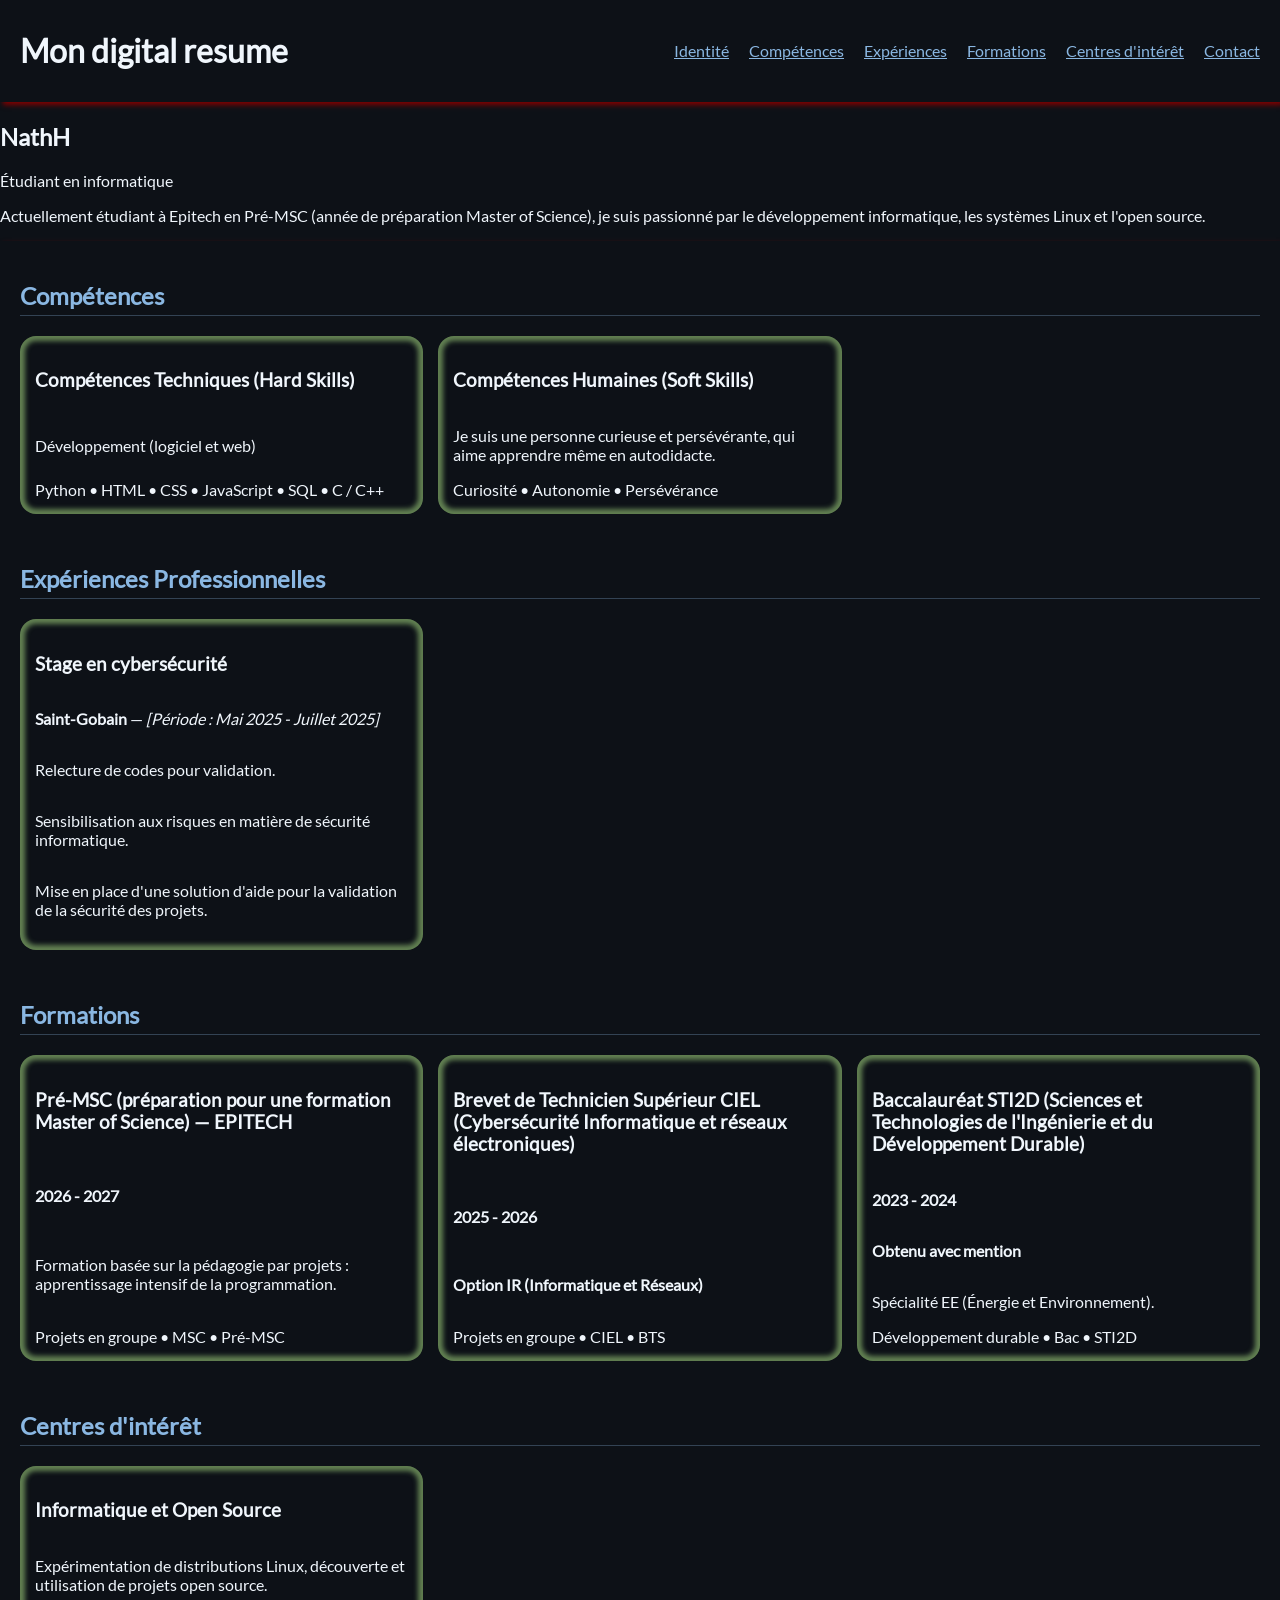
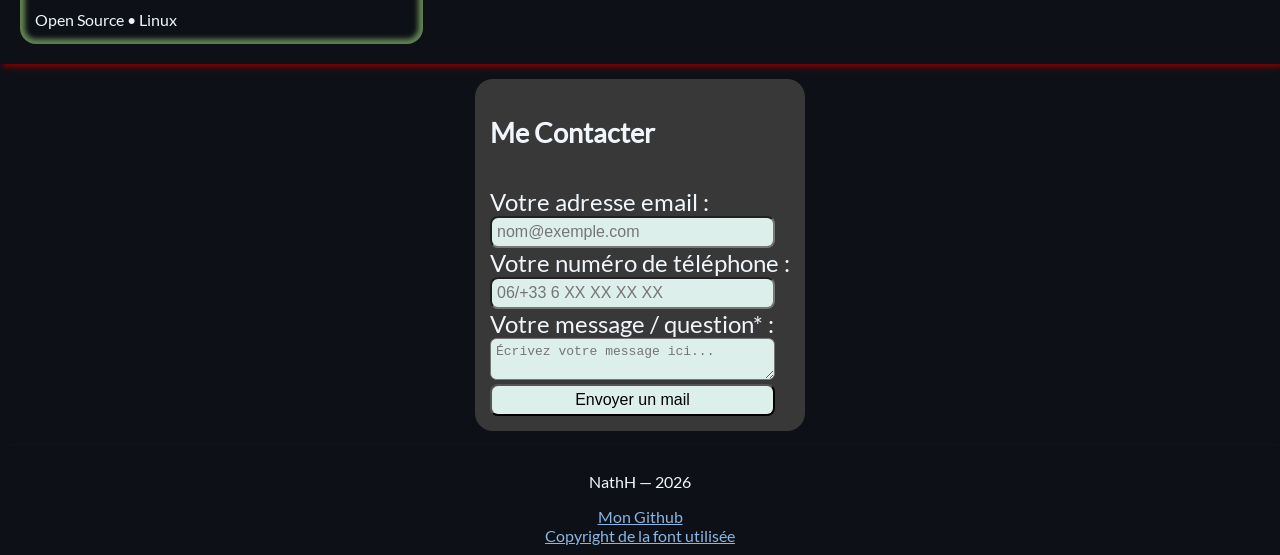
==== index.html @ 5b87fea7 "Add files" ====
<!DOCTYPE html>
<html lang="fr">
<head>
    <meta charset="UTF-8">
    <link rel="stylesheet" href="style.css">
    <meta name="viewport" content="width=device-width, initial-scale=1.0">
    <title>Portfolio - NathH</title>
</head>
<body>
    <header>
        <h1>Mon digital resume</h1>
        <nav>
            <ul>
                <li><a href="#identite">Identité</a></li>
                <li><a href="#competences">Compétences</a></li>
                <li><a href="#experiences">Expériences</a></li>
                <li><a href="#formations">Formations</a></li>
                <li><a href="#centreInterets">Centres d'intérêt</a></li>
                <li><a href="#contact">Contact</a></li>
            </ul>
        </nav>
    </header>
    <main>
        <section id="identite" class="identite">
            <h2>NathH</h2>
            <p>Étudiant en informatique</p>
            <p>Actuellement étudiant à Epitech en Pré-MSC (année de préparation Master of Science), je suis passionné par le développement informatique, les systèmes Linux et l'open source.</p>
        </section>

        <div class="cardbox">
            <section id="competences" class="competences">
                <h2>Compétences</h2>
                
                <article class="card">
                    <h3>Compétences Techniques (Hard Skills)</h3>
                    <p>Développement (logiciel et web)</p>
                    <span class="tech">Python • HTML • CSS • JavaScript • SQL • C / C++</span>
                </article>

                <article class="card">
                    <h3>Compétences Humaines (Soft Skills)</h3>
                    <p>Je suis une personne curieuse et persévérante, qui aime apprendre même en autodidacte.</p>
                    <span class="tech">Curiosité • Autonomie • Persévérance</span>
                </article>
            </section>

            <section id="experiences" class="experiences">
                <h2>Expériences Professionnelles</h2>

                <article class="card">
                    <h3>Stage en cybersécurité</h3>
                    <p><strong>Saint-Gobain</strong> — <em>[Période : Mai 2025 - Juillet 2025]</em></p>
                    <p>Relecture de codes pour validation.</p>
                    <p>Sensibilisation aux risques en matière de sécurité informatique.</p>
                    <p>Mise en place d'une solution d'aide pour la validation de la sécurité des projets.</p>
                </article>
            </section>

            <section id="formations" class="formations">
                <h2>Formations</h2>

                <article class="card">
                    <h3>Pré-MSC (préparation pour une formation Master of Science) — EPITECH</h3>
                    <p><strong>2026 - 2027</strong></p>
                    <p>Formation basée sur la pédagogie par projets : apprentissage intensif de la programmation.</p>
                    <span class="tech">Projets en groupe • MSC • Pré-MSC</span>
                </article>

                <article class="card">
                    <h3>Brevet de Technicien Supérieur CIEL (Cybersécurité Informatique et réseaux électroniques)</h3>
                    <p><strong>2025 - 2026</strong></p>
                    <p><strong>Option IR (Informatique et Réseaux)</strong></p>
                    <span class="tech">Projets en groupe • CIEL • BTS</span>
                </article>

                <article class="card">
                    <h3>Baccalauréat STI2D (Sciences et Technologies de l'Ingénierie et du Développement Durable)</h3>
                    <p><strong>2023 - 2024</strong></p>
                    <p><strong>Obtenu avec mention</strong></p>
                    <p>Spécialité EE (Énergie et Environnement).</p>
                    <span class="tech">Développement durable • Bac • STI2D</span>
                </article>
            </section>

            <section id="centreInterets" class="centreInterets">
                <h2>Centres d'intérêt</h2>

                <article class="card">
                    <h3>Informatique et Open Source</h3>
                    <p>Expérimentation de distributions Linux, découverte et utilisation de projets open source.</p>
                    <span class="tech">Open Source • Linux</span>
                </article>
            </section>
        </div>

        <section id="contact" class="form">
            <h2>Me Contacter</h2>
            <form action="mailto:jevog84048@kingdais.com" method="post" enctype="text/plain">
                <label for="email">Votre adresse email :</label><br>
                <input type="email" name="email" id="email" placeholder="nom@exemple.com" required><br>

                <label for="tel">Votre numéro de téléphone :</label><br>
                <input type="tel" name="tel" id="tel" placeholder="06/+33 6 XX XX XX XX"><br>

                <label for="question">Votre message / question* :</label><br>
                <textarea name="question" id="question" required placeholder="Écrivez votre message ici..."></textarea><br>

                <input type="submit" value="Envoyer un mail">
            </form>
        </section>
    </main>
    <footer>
        <p>NathH — 2026</p>
        <a href="https://github.com/NathH06">Mon Github</a><br>
        <a href="lato_copyrights.txt">Copyright de la font utilisée</a>
    </footer>
</body>
</html>
---- style.css ----
*, *::before, *::after {
    box-sizing: border-box;
}

body {
    background-color: #0d1117;
    color: #f0f6fc;
    display: flex;
    flex-direction: column;
    min-height: 100vh;
    margin: 0;
    font-family: LatoRegular;
}

header, .cardbox, footer {
    box-shadow: 3px 3px 5px rgba(128, 0, 0, 1);
}

header {
    display: flex;
    justify-content: space-between;
    align-items: center;
    padding: 10px 20px;
}

ul {
    display: flex;
    flex-direction: column;
    list-style: none;
    gap: 2px;
    margin: 0;
    padding: 0;
}

a {
    color: #8ab7e2;
}

.cardbox {
    display: flex;
    flex-direction: column;
    gap: 30px;
    padding: 20px;
}

.cardbox section {
    display: grid;
    grid-template-columns: 1fr;
    gap: 15px;
}

.cardbox section h2 {
    grid-column: 1 / -1;
    margin-bottom: 5px;
    color: #8ab7e2;
    border-bottom: 1px solid rgba(138, 183, 226, 0.3);
    padding-bottom: 5px;
}

article.card {
    display: flex;
    flex-direction: column;
    justify-content: space-between;
    padding: 15px;
    box-shadow: inset 0 0 5px 5px #638253;
    transition: transform 0.3s ease, box-shadow 0.3s ease;
    border-radius: 1em;

    animation-name: myAnimation;
    animation-duration: 6s;
    animation-timing-function: ease;
    animation-delay: 0s;
    animation-iteration-count: infinite;
    animation-direction: normal;
    animation-fill-mode: none;
    animation-play-state: running;
}

article.card:hover {
    transform: translateY(-10px);
    box-shadow: inset 0 0 5px 5px #825b53, 0 10px 20px rgba(0, 0, 0, 0.4);
}

.form {
    display: flex;
    flex-direction: column;
    justify-content: center;
    background-color: #393838;
    margin: 15px auto;
    max-width: fit-content;
    font-size: large;
    padding: 15px;
    border-radius: 1em;
    gap: 15px;
}

.form label {
    font-size: x-large;
}

.form input, .form textarea {
    width: 95%;
    font-size: medium;
    border-radius: 0.5em;
    padding: 5px;
    background-color: #ddefeb;
}

footer {
    text-align: center;
    margin-top: auto;
    padding: 10px;
}

@media (min-width: 768px) {
    .cardbox section {
        grid-template-columns: repeat(2, 1fr);
    }

    ul {
        flex-direction: row;
        gap: 15px;
    }
}

@media (min-width: 1024px) {
    .cardbox section {
        grid-template-columns: repeat(3, 1fr);
    }

    ul {
        gap: 20px;
    }
}

@font-face {
    font-family: LatoRegular;
    src: url(Lato-Regular.ttf) format("truetype");
}

@keyframes myAnimation {
  from {
    opacity: 1;
  }
  25% {
    opacity: 0.5;
  }
  50% {
    opacity: 1;
  }
  75% {
    opacity: 0.5;
  }
  to {
    opacity: 1;
  }
}
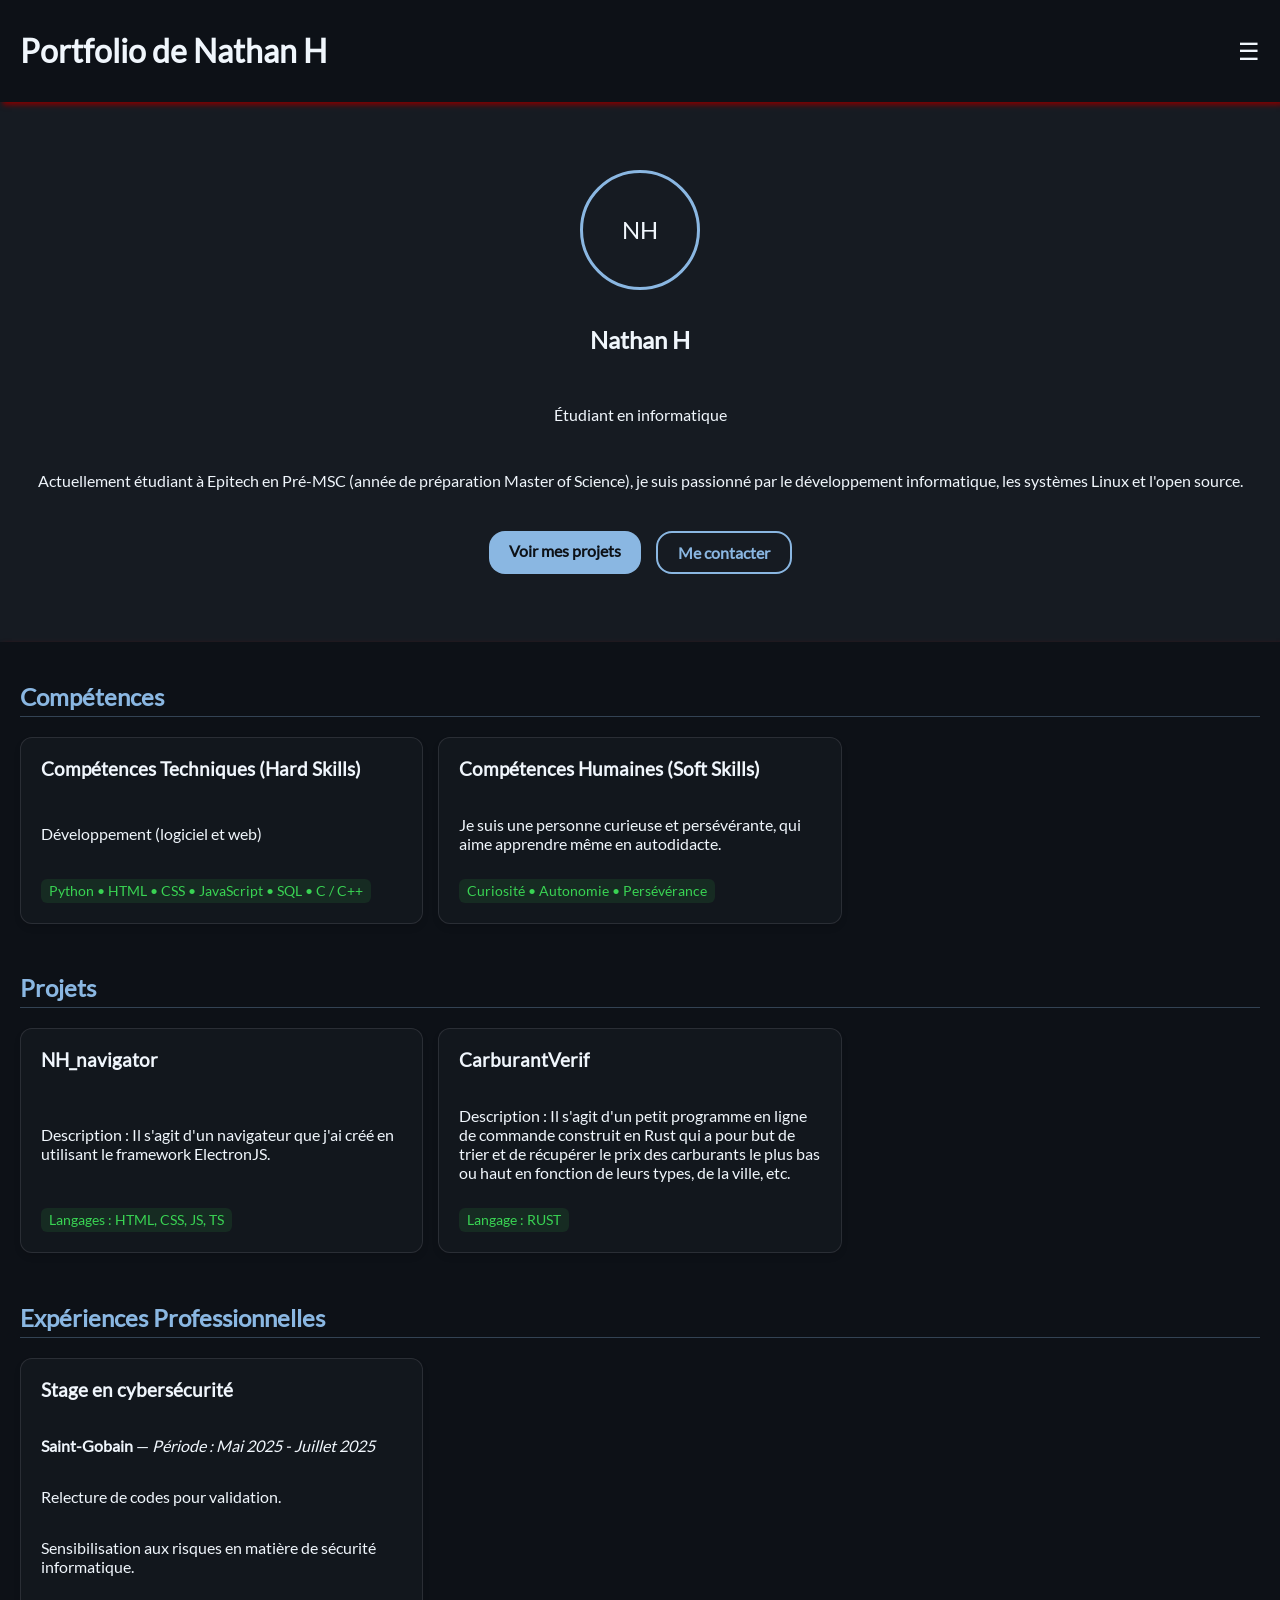
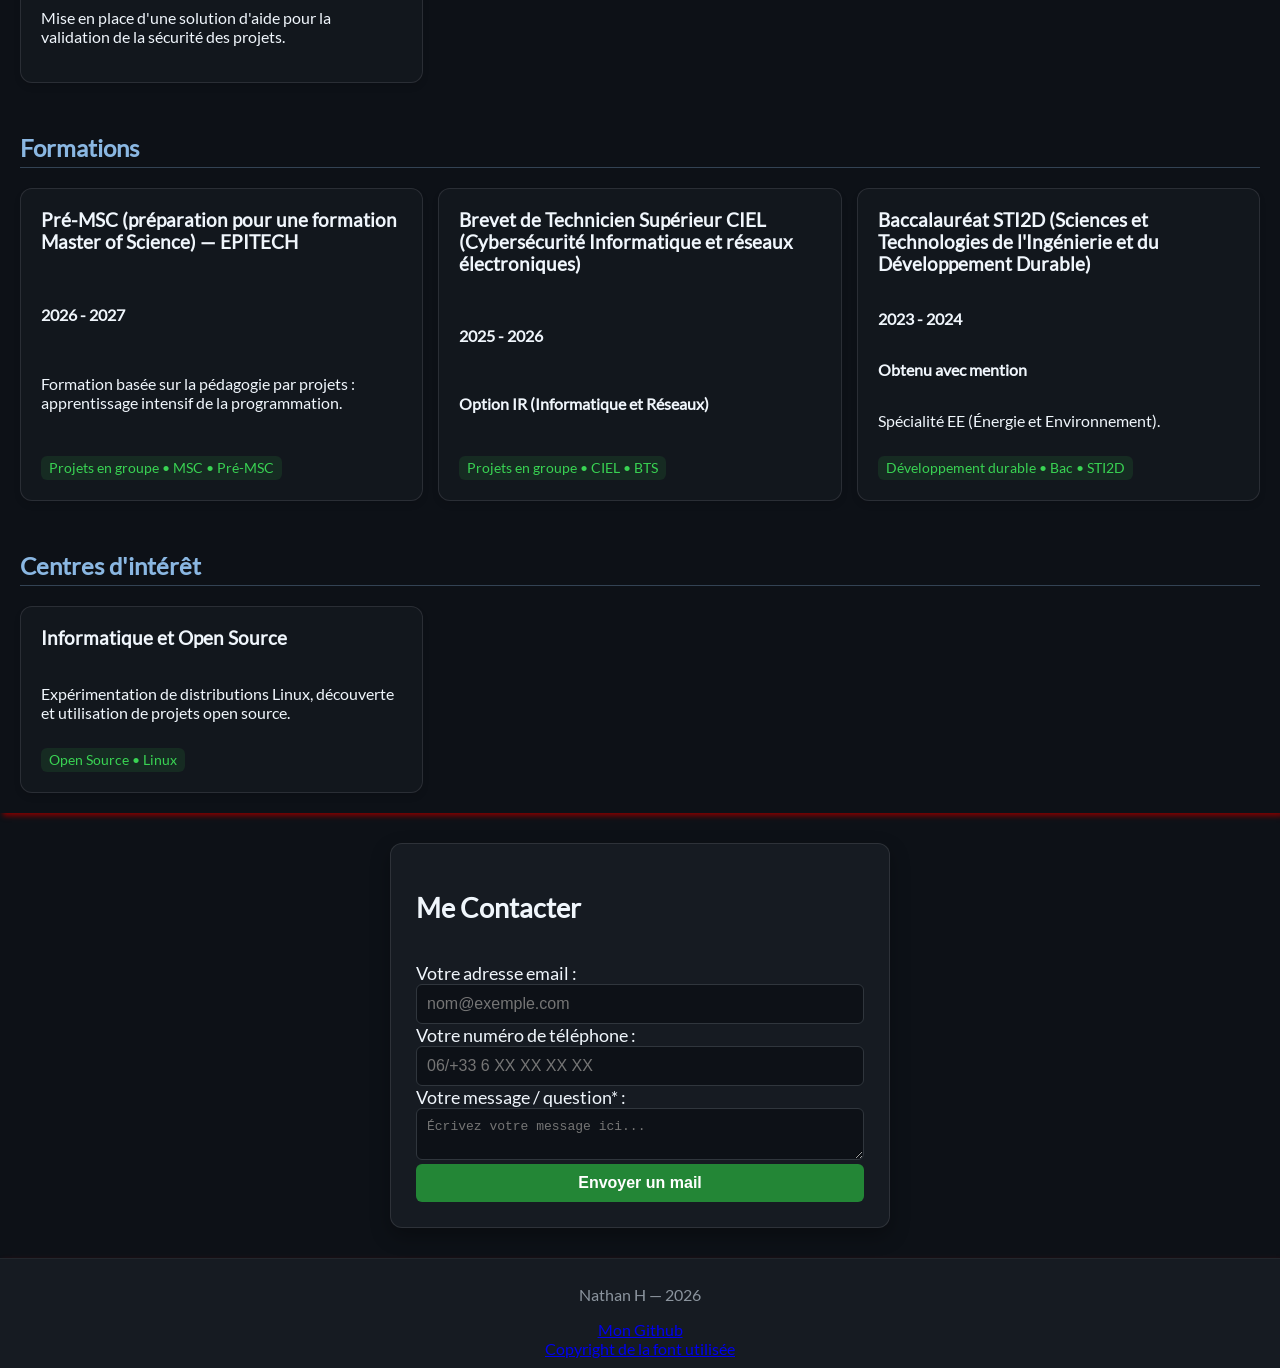
==== commit fd02854e: "New version (v2.0.0)" ====
--- a/index.html
+++ b/index.html
@@ -2,29 +2,40 @@
 <html lang="fr">
 <head>
     <meta charset="UTF-8">
+    <meta name="viewport" content="width=device-width, initial-scale=1.0">
     <link rel="stylesheet" href="style.css">
-    <meta name="viewport" content="width=device-width, initial-scale=1.0">
-    <title>Portfolio - NathH</title>
+    <title>Portfolio - Nathan H</title>
 </head>
 <body>
     <header>
-        <h1>Mon digital resume</h1>
+        <h1>Portfolio de Nathan H</h1>
         <nav>
-            <ul>
-                <li><a href="#identite">Identité</a></li>
-                <li><a href="#competences">Compétences</a></li>
-                <li><a href="#experiences">Expériences</a></li>
-                <li><a href="#formations">Formations</a></li>
-                <li><a href="#centreInterets">Centres d'intérêt</a></li>
-                <li><a href="#contact">Contact</a></li>
+            <input type="checkbox" id="input-burger">
+            <label for="input-burger" class="icon-burger">&#x2630;</label>
+
+            <ul class="menu-burger">
+                <li><button onclick="location.assign('#identite')">Identité</button></li>
+                <li><button onclick="location.assign('#competences')">Compétences</button></li>
+                <li><button onclick="location.assign('#projets')">Projets</button></li>
+                <li><button onclick="location.assign('#experiences')">Expériences</button></li>
+                <li><button onclick="location.assign('#formations')">Formations</button></li>
+                <li><button onclick="location.assign('#centreInterets')">Centres d'intérêt</button></li>
+                <li><button onclick="location.assign('#contact')">Contact</button></li>
             </ul>
         </nav>
     </header>
+
     <main>
-        <section id="identite" class="identite">
-            <h2>NathH</h2>
+        <section id="identite" class="hero">
+            <div class="avatar">NH</div>
+            <h2>Nathan H</h2>
             <p>Étudiant en informatique</p>
             <p>Actuellement étudiant à Epitech en Pré-MSC (année de préparation Master of Science), je suis passionné par le développement informatique, les systèmes Linux et l'open source.</p>
+
+            <div class="cta">
+                <a class="bouton" href="#projets">Voir mes projets</a>
+                <a class="bouton bouton-secondaire" href="#contact">Me contacter</a>
+            </div>
         </section>
 
         <div class="cardbox">
@@ -44,12 +55,28 @@
                 </article>
             </section>
 
+            <section id="projets" class="projets">
+                <h2>Projets</h2>
+
+                <article class="card">
+                    <h3>NH_navigator</h3>
+                    <p>Description : Il s'agit d'un navigateur que j'ai créé en utilisant le framework ElectronJS.</p>
+                    <span class="tech">Langages : HTML, CSS, JS, TS</span>
+                </article>
+
+                <article class="card">
+                    <h3>CarburantVerif</h3>
+                    <p>Description : Il s'agit d'un petit programme en ligne de commande construit en Rust qui a pour but de trier et de récupérer le prix des carburants le plus bas ou haut en fonction de leurs types, de la ville, etc.</p>
+                    <span class="tech">Langage : RUST</span>
+                </article>
+            </section>
+
             <section id="experiences" class="experiences">
                 <h2>Expériences Professionnelles</h2>
 
                 <article class="card">
                     <h3>Stage en cybersécurité</h3>
-                    <p><strong>Saint-Gobain</strong> — <em>[Période : Mai 2025 - Juillet 2025]</em></p>
+                    <p><strong>Saint-Gobain</strong> — <em>Période : Mai 2025 - Juillet 2025</em></p>
                     <p>Relecture de codes pour validation.</p>
                     <p>Sensibilisation aux risques en matière de sécurité informatique.</p>
                     <p>Mise en place d'une solution d'aide pour la validation de la sécurité des projets.</p>
@@ -95,7 +122,7 @@
 
         <section id="contact" class="form">
             <h2>Me Contacter</h2>
-            <form action="mailto:jevog84048@kingdais.com" method="post" enctype="text/plain">
+            <form action="mailto:nathh.others.box01@gmail.com" method="post" enctype="text/plain">
                 <label for="email">Votre adresse email :</label><br>
                 <input type="email" name="email" id="email" placeholder="nom@exemple.com" required><br>
 
@@ -105,12 +132,13 @@
                 <label for="question">Votre message / question* :</label><br>
                 <textarea name="question" id="question" required placeholder="Écrivez votre message ici..."></textarea><br>
 
-                <input type="submit" value="Envoyer un mail">
+                <input type="submit" value="Envoyer un mail" class="bouton-envoi">
             </form>
         </section>
     </main>
+
     <footer>
-        <p>NathH — 2026</p>
+        <p>Nathan H — 2026</p>
         <a href="https://github.com/NathH06">Mon Github</a><br>
         <a href="lato_copyrights.txt">Copyright de la font utilisée</a>
     </footer>
--- a/style.css
+++ b/style.css
@@ -1,3 +1,7 @@
+html {
+    scroll-behavior: smooth;
+}
+
 *, *::before, *::after {
     box-sizing: border-box;
 }
@@ -9,7 +13,7 @@
     flex-direction: column;
     min-height: 100vh;
     margin: 0;
-    font-family: LatoRegular;
+    font-family: LatoRegular, sans-serif;
 }
 
 header, .cardbox, footer {
@@ -21,19 +25,102 @@
     justify-content: space-between;
     align-items: center;
     padding: 10px 20px;
-}
-
-ul {
-    display: flex;
-    flex-direction: column;
+    position: relative;
+}
+
+#input-burger {
+    display: none;
+}
+
+.icon-burger {
+    cursor: pointer;
+    font-size: 1.5rem;
+}
+
+.menu-burger {
+    display: none;
     list-style: none;
-    gap: 2px;
+    padding: 0;
     margin: 0;
-    padding: 0;
-}
-
-a {
+}
+
+.menu-burger li button {
+    width: 100%;
+    padding: 10px 20px;
+    border-radius: 0.5em;
+    background-color: #8a9fe2;
+    color: #0d1117;
+    font-weight: bold;
+    margin-top: 5px;
+    border: none;
+    cursor: pointer;
+}
+
+#input-burger:checked ~ .menu-burger {
+    display: block;
+    position: absolute;
+    top: 100%;
+    right: 20px;
+    background-color: #161b22;
+    padding: 15px;
+    border-radius: 8px;
+    box-shadow: 0 4px 12px rgba(0, 0, 0, 0.5);
+    z-index: 100;
+}
+
+.hero {
+    min-height: 60vh;
+    display: flex;
+    flex-direction: column;
+    justify-content: center;
+    align-items: center;
+    text-align: center;
+    gap: 15px;
+    padding: 40px 20px;
+    background-color: #161b22;
+    animation: fadeInUp 0.8s ease backwards;
+}
+
+.avatar {
+    width: 120px;
+    height: 120px;
+    border-radius: 50%;
+    border: 3px solid #8ab7e2;
+    
+    font-size: x-large;
+    align-content: center;
+}
+
+.cta {
+    display: flex;
+    flex-wrap: wrap;
+    justify-content: center;
+    gap: 15px;
+    margin-top: 10px;
+}
+
+.bouton {
+    padding: 10px 20px;
+    border-radius: 1em;
+    background-color: #8ab7e2;
+    color: #0d1117;
+    text-decoration: none;
+    font-weight: bold;
+    transition: background-color 0.4s;
+}
+
+.bouton:hover {
+    background-color: #a8cbe8;
+}
+
+.bouton-secondaire {
+    background-color: transparent;
     color: #8ab7e2;
+    border: 2px solid #8ab7e2;
+}
+
+.bouton-secondaire:hover {
+    background-color: #161b22;
 }
 
 .cardbox {
@@ -61,19 +148,29 @@
     display: flex;
     flex-direction: column;
     justify-content: space-between;
-    padding: 15px;
-    box-shadow: inset 0 0 5px 5px #638253;
-    transition: transform 0.3s ease, box-shadow 0.3s ease;
-    border-radius: 1em;
-
-    animation-name: myAnimation;
-    animation-duration: 6s;
-    animation-timing-function: ease;
-    animation-delay: 0s;
-    animation-iteration-count: infinite;
-    animation-direction: normal;
-    animation-fill-mode: none;
-    animation-play-state: running;
+    padding: 20px;
+    background: rgba(22, 27, 34, 0.7);
+    border: 1px solid rgba(255, 255, 255, 0.1);
+    box-shadow: 0 4px 6px rgba(0, 0, 0, 0.1);
+    transition: transform 0.3s ease, box-shadow 0.3s ease, border-color 0.3s ease;
+    border-radius: 12px;
+    animation: fadeInUp 0.8s ease backwards;
+}
+
+article.card h3 {
+    margin-top: 0;
+    color: #f0f6fc;
+}
+
+.tech {
+    display: inline-block;
+    margin-top: 10px;
+    font-size: 0.85rem;
+    color: #39d353;
+    background: rgba(57, 211, 83, 0.1);
+    padding: 4px 8px;
+    border-radius: 6px;
+    width: fit-content;
 }
 
 article.card:hover {
@@ -85,52 +182,65 @@
     display: flex;
     flex-direction: column;
     justify-content: center;
-    background-color: #393838;
-    margin: 15px auto;
-    max-width: fit-content;
+    background-color: #161b22;
+    border: 1px solid rgba(255, 255, 255, 0.1);
+    margin: 30px auto;
+    max-width: 500px;
+    width: 90%;
     font-size: large;
-    padding: 15px;
-    border-radius: 1em;
-    gap: 15px;
+    padding: 25px;
+    border-radius: 12px;
+    gap: 15px;
+    box-shadow: 0 8px 20px rgba(0,0,0,0.3);
 }
 
 .form label {
-    font-size: x-large;
+    font-size: 1.1rem;
+    color: #f0f6fc;
 }
 
 .form input, .form textarea {
-    width: 95%;
+    width: 100%;
     font-size: medium;
-    border-radius: 0.5em;
-    padding: 5px;
-    background-color: #ddefeb;
+    border-radius: 6px;
+    padding: 10px;
+    border: 1px solid #30363d;
+    background-color: #0d1117;
+    color: #f0f6fc;
+}
+
+.form input[type="submit"] {
+    background-color: #238636;
+    color: white;
+    border: none;
+    font-weight: bold;
+    cursor: pointer;
+    transition: background-color 0.4s;
+}
+
+.form input[type="submit"]:hover {
+    background-color: #2ea043;
 }
 
 footer {
     text-align: center;
     margin-top: auto;
     padding: 10px;
+    background-color: #161b22;
+    border-top: 1px solid rgba(255, 255, 255, 0.05);
+    color: #8b949e;
 }
 
 @media (min-width: 768px) {
     .cardbox section {
         grid-template-columns: repeat(2, 1fr);
     }
-
-    ul {
-        flex-direction: row;
-        gap: 15px;
-    }
 }
 
 @media (min-width: 1024px) {
     .cardbox section {
         grid-template-columns: repeat(3, 1fr);
     }
-
-    ul {
-        gap: 20px;
-    }
 }
 
 @font-face {
@@ -138,20 +248,13 @@
     src: url(Lato-Regular.ttf) format("truetype");
 }
 
-@keyframes myAnimation {
-  from {
-    opacity: 1;
-  }
-  25% {
-    opacity: 0.5;
-  }
-  50% {
-    opacity: 1;
-  }
-  75% {
-    opacity: 0.5;
-  }
-  to {
-    opacity: 1;
-  }
+@keyframes fadeInUp {
+    from {
+        opacity: 0;
+        transform: translateY(20px);
+    }
+    to {
+        opacity: 1;
+        transform: translateY(0);
+    }
 }
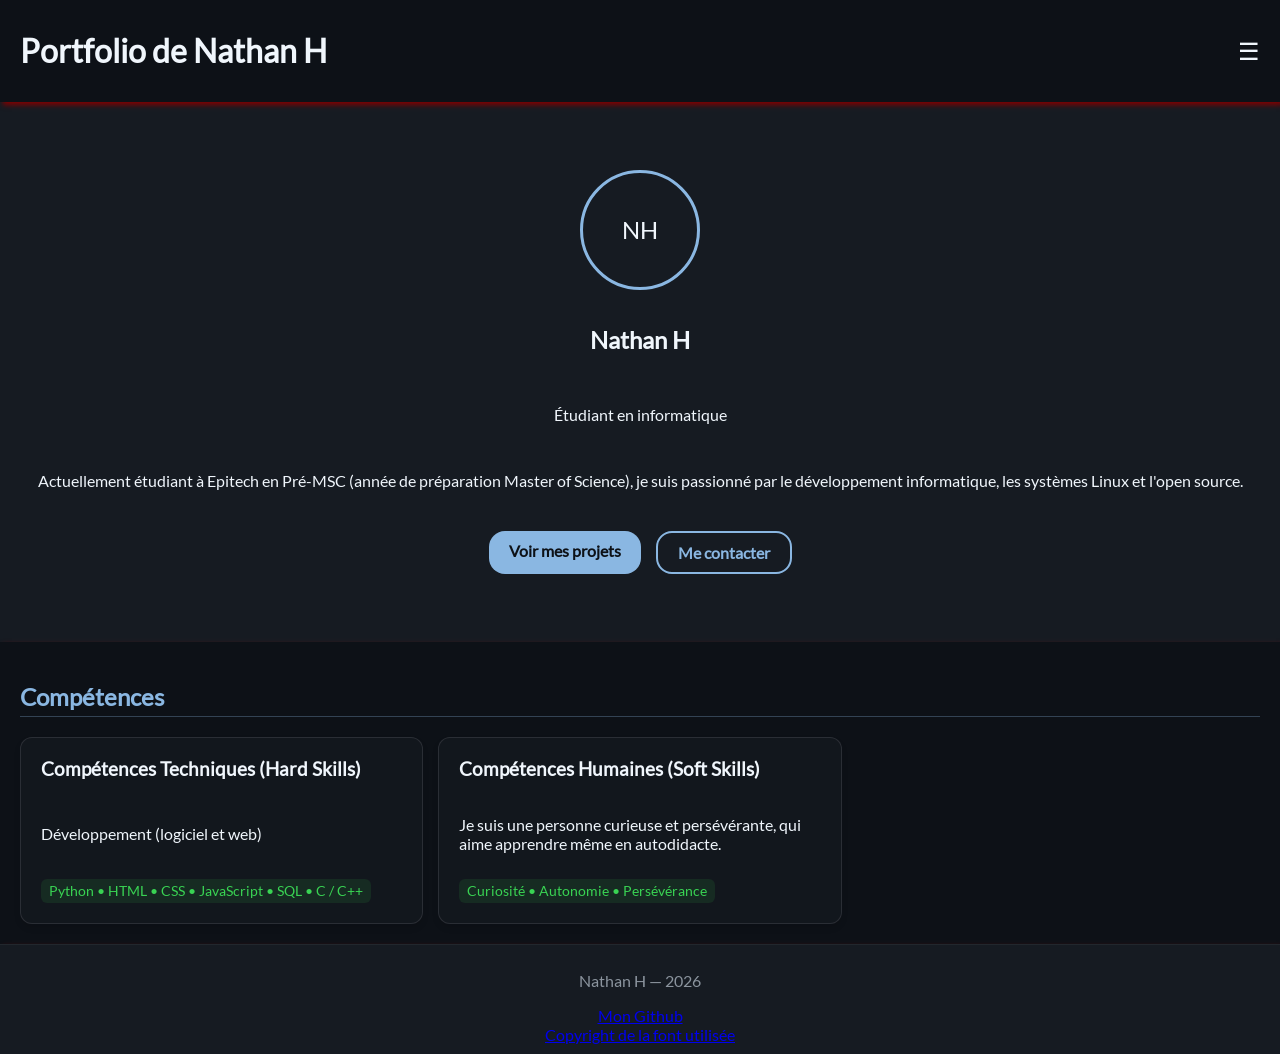
==== commit 67cfb30f: "Add new version of site (v2.1.0)" ====
--- a/index.html
+++ b/index.html
@@ -12,131 +12,44 @@
         <nav>
             <input type="checkbox" id="input-burger">
             <label for="input-burger" class="icon-burger">&#x2630;</label>
-
             <ul class="menu-burger">
-                <li><button onclick="location.assign('#identite')">Identité</button></li>
-                <li><button onclick="location.assign('#competences')">Compétences</button></li>
-                <li><button onclick="location.assign('#projets')">Projets</button></li>
-                <li><button onclick="location.assign('#experiences')">Expériences</button></li>
-                <li><button onclick="location.assign('#formations')">Formations</button></li>
-                <li><button onclick="location.assign('#centreInterets')">Centres d'intérêt</button></li>
-                <li><button onclick="location.assign('#contact')">Contact</button></li>
+                <li><button onclick="location.assign('index.html#identite')">Identité</button></li>
+                <li><button onclick="location.assign('index.html#competences')">Compétences</button></li>
+                <li><button onclick="location.assign('projets-experiences.html#projets')">Projets</button></li>
+                <li><button onclick="location.assign('projets-experiences.html#experiences')">Expériences</button></li>
+                <li><button onclick="location.assign('formations-interets.html#formations')">Formations</button></li>
+                <li><button onclick="location.assign('formations-interets.html#centreInterets')">Centres d'intérêt</button></li>
+                <li><button onclick="location.assign('contact.html#contact')">Contact</button></li>
             </ul>
         </nav>
     </header>
-
     <main>
         <section id="identite" class="hero">
             <div class="avatar">NH</div>
             <h2>Nathan H</h2>
             <p>Étudiant en informatique</p>
             <p>Actuellement étudiant à Epitech en Pré-MSC (année de préparation Master of Science), je suis passionné par le développement informatique, les systèmes Linux et l'open source.</p>
-
             <div class="cta">
-                <a class="bouton" href="#projets">Voir mes projets</a>
-                <a class="bouton bouton-secondaire" href="#contact">Me contacter</a>
+                <a class="bouton" href="projets-experiences.html#projets">Voir mes projets</a>
+                <a class="bouton bouton-secondaire" href="contact.html#contact">Me contacter</a>
             </div>
         </section>
-
         <div class="cardbox">
             <section id="competences" class="competences">
                 <h2>Compétences</h2>
-                
                 <article class="card">
                     <h3>Compétences Techniques (Hard Skills)</h3>
                     <p>Développement (logiciel et web)</p>
                     <span class="tech">Python • HTML • CSS • JavaScript • SQL • C / C++</span>
                 </article>
-
                 <article class="card">
                     <h3>Compétences Humaines (Soft Skills)</h3>
                     <p>Je suis une personne curieuse et persévérante, qui aime apprendre même en autodidacte.</p>
                     <span class="tech">Curiosité • Autonomie • Persévérance</span>
                 </article>
             </section>
-
-            <section id="projets" class="projets">
-                <h2>Projets</h2>
-
-                <article class="card">
-                    <h3>NH_navigator</h3>
-                    <p>Description : Il s'agit d'un navigateur que j'ai créé en utilisant le framework ElectronJS.</p>
-                    <span class="tech">Langages : HTML, CSS, JS, TS</span>
-                </article>
-
-                <article class="card">
-                    <h3>CarburantVerif</h3>
-                    <p>Description : Il s'agit d'un petit programme en ligne de commande construit en Rust qui a pour but de trier et de récupérer le prix des carburants le plus bas ou haut en fonction de leurs types, de la ville, etc.</p>
-                    <span class="tech">Langage : RUST</span>
-                </article>
-            </section>
-
-            <section id="experiences" class="experiences">
-                <h2>Expériences Professionnelles</h2>
-
-                <article class="card">
-                    <h3>Stage en cybersécurité</h3>
-                    <p><strong>Saint-Gobain</strong> — <em>Période : Mai 2025 - Juillet 2025</em></p>
-                    <p>Relecture de codes pour validation.</p>
-                    <p>Sensibilisation aux risques en matière de sécurité informatique.</p>
-                    <p>Mise en place d'une solution d'aide pour la validation de la sécurité des projets.</p>
-                </article>
-            </section>
-
-            <section id="formations" class="formations">
-                <h2>Formations</h2>
-
-                <article class="card">
-                    <h3>Pré-MSC (préparation pour une formation Master of Science) — EPITECH</h3>
-                    <p><strong>2026 - 2027</strong></p>
-                    <p>Formation basée sur la pédagogie par projets : apprentissage intensif de la programmation.</p>
-                    <span class="tech">Projets en groupe • MSC • Pré-MSC</span>
-                </article>
-
-                <article class="card">
-                    <h3>Brevet de Technicien Supérieur CIEL (Cybersécurité Informatique et réseaux électroniques)</h3>
-                    <p><strong>2025 - 2026</strong></p>
-                    <p><strong>Option IR (Informatique et Réseaux)</strong></p>
-                    <span class="tech">Projets en groupe • CIEL • BTS</span>
-                </article>
-
-                <article class="card">
-                    <h3>Baccalauréat STI2D (Sciences et Technologies de l'Ingénierie et du Développement Durable)</h3>
-                    <p><strong>2023 - 2024</strong></p>
-                    <p><strong>Obtenu avec mention</strong></p>
-                    <p>Spécialité EE (Énergie et Environnement).</p>
-                    <span class="tech">Développement durable • Bac • STI2D</span>
-                </article>
-            </section>
-
-            <section id="centreInterets" class="centreInterets">
-                <h2>Centres d'intérêt</h2>
-
-                <article class="card">
-                    <h3>Informatique et Open Source</h3>
-                    <p>Expérimentation de distributions Linux, découverte et utilisation de projets open source.</p>
-                    <span class="tech">Open Source • Linux</span>
-                </article>
-            </section>
         </div>
-
-        <section id="contact" class="form">
-            <h2>Me Contacter</h2>
-            <form action="mailto:nathh.others.box01@gmail.com" method="post" enctype="text/plain">
-                <label for="email">Votre adresse email :</label><br>
-                <input type="email" name="email" id="email" placeholder="nom@exemple.com" required><br>
-
-                <label for="tel">Votre numéro de téléphone :</label><br>
-                <input type="tel" name="tel" id="tel" placeholder="06/+33 6 XX XX XX XX"><br>
-
-                <label for="question">Votre message / question* :</label><br>
-                <textarea name="question" id="question" required placeholder="Écrivez votre message ici..."></textarea><br>
-
-                <input type="submit" value="Envoyer un mail" class="bouton-envoi">
-            </form>
-        </section>
     </main>
-
     <footer>
         <p>Nathan H — 2026</p>
         <a href="https://github.com/NathH06">Mon Github</a><br>
